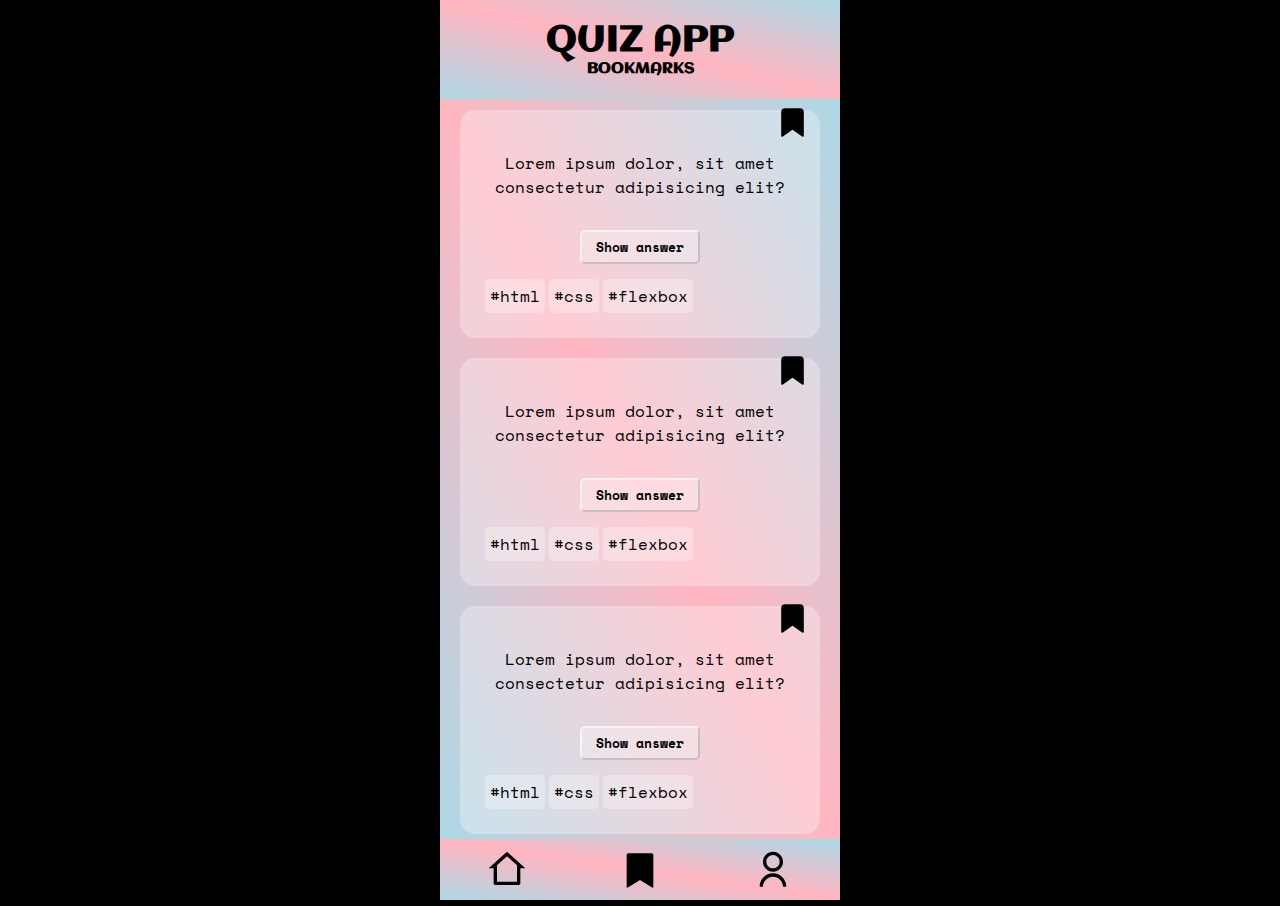
==== bookmarks.html @ cff8efcc "Implement class name & css selectors based on BEM" ====
<!DOCTYPE html>
<html lang="en">
  <head>
    <meta charset="UTF-8" />
    <meta name="viewport" content="width=device-width, initial-scale=1.0" />
    <title>Quiz App | Bookmarks</title>
    <link rel="stylesheet" href="styles.css" />
  </head>
  <body>
    <header class="header">
      <h1>
        Quiz App
        <span class="header__subtitle">Bookmarks</span>
      </h1>
    </header>
    <main>
      <section class="card">
        <button
          class="card__bookmark card__bookmark--active"
          aria-label="Bookmark this question"
        >
          <svg
            xmlns="http://www.w3.org/2000/svg"
            viewBox="0 0 24 24"
            stroke="#000"
            stroke-width="1.5"
            stroke-linecap="round"
            stroke-linejoin="round"
            height="35px"
            width="35px"
            fill="currentColor"
            role="img"
          >
            <path d="M19 21l-7-5-7 5V5a2 2 0 0 1 2-2h10a2 2 0 0 1 2 2z" />
          </svg>
        </button>
        <p class="card__text">
          Lorem ipsum dolor, sit amet consectetur adipisicing elit?
        </p>
        <button class="card__button">Show answer</button>
        <ul class="card__tags">
          <li class="card__tag">#html</li>
          <li class="card__tag">#css</li>
          <li class="card__tag">#flexbox</li>
        </ul>
      </section>

      <section class="card">
        <button
          class="card__bookmark card__bookmark--active"
          aria-label="Bookmark this question"
        >
          <svg
            xmlns="http://www.w3.org/2000/svg"
            viewBox="0 0 24 24"
            stroke="#000"
            stroke-width="1.5"
            stroke-linecap="round"
            stroke-linejoin="round"
            height="35px"
            width="35px"
            fill="currentColor"
            role="img"
          >
            <path d="M19 21l-7-5-7 5V5a2 2 0 0 1 2-2h10a2 2 0 0 1 2 2z" />
          </svg>
        </button>
        <p class="card__text">
          Lorem ipsum dolor, sit amet consectetur adipisicing elit?
        </p>
        <button class="card__button">Show answer</button>
        <ul class="card__tags">
          <li class="card__tag">#html</li>
          <li class="card__tag">#css</li>
          <li class="card__tag">#flexbox</li>
        </ul>
      </section>
      <section class="card">
        <button
          class="card__bookmark card__bookmark--active"
          aria-label="Bookmark this question"
        >
          <svg
            xmlns="http://www.w3.org/2000/svg"
            viewBox="0 0 24 24"
            stroke="#000"
            stroke-width="1.5"
            stroke-linecap="round"
            stroke-linejoin="round"
            height="35px"
            width="35px"
            fill="currentColor"
            role="img"
          >
            <path d="M19 21l-7-5-7 5V5a2 2 0 0 1 2-2h10a2 2 0 0 1 2 2z" />
          </svg>
        </button>
        <p class="card__text">
          Lorem ipsum dolor, sit amet consectetur adipisicing elit?
        </p>
        <button class="card__button">Show answer</button>
        <ul class="card__tags">
          <li class="card__tag">#html</li>
          <li class="card__tag">#css</li>
          <li class="card__tag">#flexbox</li>
        </ul>
      </section>
    </main>
    <footer>
      <nav class="navigation">
        <a href="index.html">
          <img
            src="./images/home-outlined.svg"
            width="40"
            height="40"
            alt="home"
            aria-label="Home"
          />
        </a>
        <a href="bookmarks"
          ><img
            src="./images/bookmark-filled.svg"
            alt="bookmark"
            width="40"
            height="40"
            aria-label="Bookmarks"
          />
        </a>
        <a href="profile.html">
          <img
            src="./images/user-outlined.svg"
            alt="profile"
            width="40"
            height="40"
            aria-label="Profile"
          />
        </a>
      </nav>
    </footer>
  </body>
</html>
---- styles.css ----
@import url("https://fonts.googleapis.com/css2?family=Aclonica&family=Space+Mono:wght@400;700&display=swap");
@import "./normalise.css";

* {
  box-sizing: border-box;
}

:root {
  --transparent-white: rgba(255, 255, 255, 0.3);
  --gradient-start: lightblue;
  --gradient-mid: lightpink;
  --gradient-end: lightblue;
  --card-background: var(--transparent-white);
  --button-background: var(--transparent-white);
  --button-border-color: rgba(255, 255, 255, 0.6);
  --bookmark-color: transparent;
  --footer-border-color: #ccc;
  --navigation-hover-color: rgba(255, 255, 255, 0.5);
}

body {
  --card-margin: 10px;
  font-family: "Space Mono", monospace;
  max-width: 400px;
  margin: auto;
  background-color: #000;
}

.header,
main,
footer {
  background: linear-gradient(
    to left bottom,
    var(--gradient-start),
    var(--gradient-mid),
    var(--gradient-end)
  );
}

.header {
  height: 100px;
  font-family: "Aclonica", sans-serif;
  text-transform: uppercase;
  font-size: 18px;
  position: sticky;
  top: 0;
  display: flex;
  justify-content: center;
  align-items: center;
  border-bottom: 2px solid #ccc;
  z-index: 100;
}

.header__subtitle {
  font-size: 15px;
  display: flex;
  justify-content: center;
}
main {
  display: flex;
  flex-direction: column;
  align-items: center;
  min-height: calc(100vh - 100px - 62px);
}

.card {
  position: relative;
  padding: 25px;
  margin: var(--card-margin);
  background-color: var(--card-background);
  border-radius: 15px;
  text-align: center;
  width: 90%;
}

.card__tags {
  display: flex;
  flex-wrap: wrap;
  gap: 4px;
}

.card__tag {
  margin: 0;
  padding: 5px;
  list-style: none;
  background-color: var(--card-background);
  border-radius: 5px;
}

.card__button,
.profile-card__button {
  margin: 15px;
  padding: 5px;
  width: 120px;
  border-radius: 5px;
  background-color: var(--button-background);
  border-color: var(--button-border-color);
  cursor: pointer;
  font-family: inherit;
  font-weight: bold;
}

.card__button:hover {
  background-color: var(--navigation-hover-color);
  box-shadow: 0 1px 2px -2px rgba(0, 0, 0, 0.16),
    0 3px 6px 0 rgba(0, 0, 0, 0.12), 0 5px 12px 4px rgba(0, 0, 0, 0.09);
  transition: all 0.2s;
  border-color: transparent;
}

.card__bookmark {
  position: absolute;
  top: -5px;
  right: 10px;
  height: 35px;
  width: 35px;
  border: none;
  padding: 0;
  margin: 0;
  background-color: var(--bookmark-color);
  cursor: pointer;
  color: transparent;
}

.card__bookmark--active {
  color: #000;
}

footer {
  position: sticky;
  width: 100%;
  bottom: 0;
  border-top: 2px solid var(--footer-border-color);
  align-items: center;
}

.navigation {
  display: flex;
  flex-direction: row;
  align-items: center;
  height: 100%;
}

.navigation a {
  display: flex;
  align-items: center;
  justify-content: center;
  height: 100%;
  width: 100%;
  padding: 10px;
}

.navigation a:hover {
  background-color: var(--navigation-hover-color);
  box-shadow: 0 4px 4px rgba(0, 0, 0, 0.3);
}

.profile-card {
  height: 100%;
  padding: 20px;
  margin: 20px;
  background-color: var(--card-background);
  border-radius: 15px;
  width: 90%;
  display: flex;
  flex-direction: column;
  gap: 1.5rem;
}

figure {
  display: flex;
  flex-direction: column;
  align-items: center;
  gap: 10px;
}

.profile-card__picture {
  display: flex;
  border-radius: 50px;
}

.profile-card__button {
  margin: 0;
  align-self: center;
}

.profile-card__mode-toggle {
  width: 35px;
  height: 35px;
  cursor: pointer;
  background-color: transparent;
  border-color: transparent;
}

.profile-card__counter {
  display: flex;
  flex-direction: row;
  align-items: center;
  justify-content: space-around;
}

.profile-card__count {
  border: 2px solid;
  padding: 5px;
  margin: 10px;
  border-radius: 5px;
  display: flex;
  align-items: center;
  width: 30%;
  justify-content: space-around;
}

.profile-card__count-text {
  font-size: 15px;
  font-weight: bold;
}

.profile-card__section-title {
  display: flex;
  align-items: center;
  gap: 8px;
  margin-bottom: 8px;
  border-bottom: 1px solid #aaa;
  padding-bottom: 5px;
}

.profile-card__section-title-text {
  font-size: 20px;
}

.profile-card__tags {
  display: flex;
  flex-wrap: wrap;
  gap: 4px;
}

.profile-card__tag {
  margin: 0;
  padding: 5px;
  list-style: none;
  background-color: var(--card-background);
  border-radius: 5px;
}
.profile-card__dark-mode {
  display: flex;
  align-items: center;
  justify-content: space-between;
  padding: 0 2em;
}
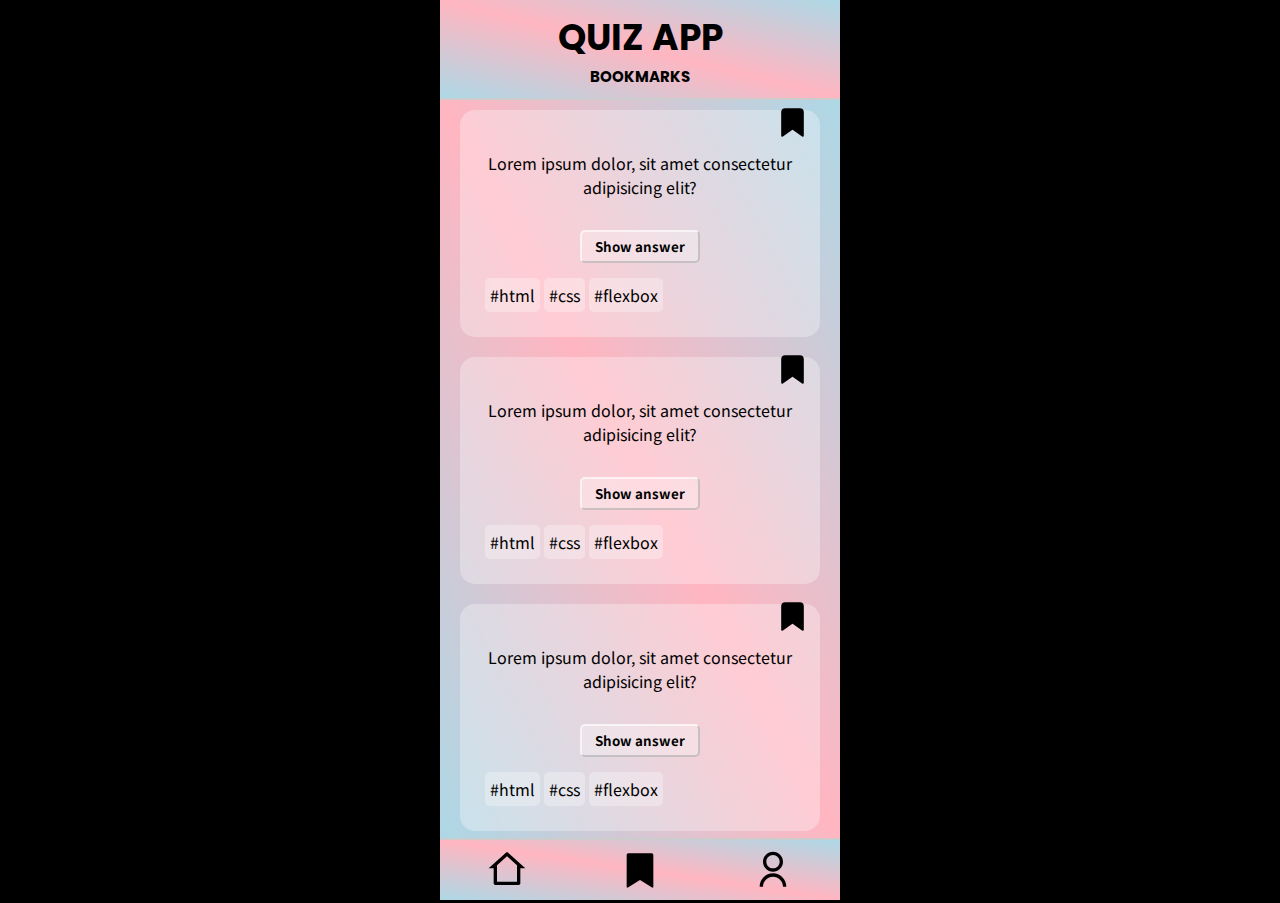
==== commit 6d24fb9a: "Add css components" ====
--- a/bookmarks.html
+++ b/bookmarks.html
@@ -4,7 +4,7 @@
     <meta charset="UTF-8" />
     <meta name="viewport" content="width=device-width, initial-scale=1.0" />
     <title>Quiz App | Bookmarks</title>
-    <link rel="stylesheet" href="styles.css" />
+    <link rel="stylesheet" href="./css/styles.css" />
   </head>
   <body>
     <header class="header">
--- a/css/styles.css
+++ b/css/styles.css
@@ -0,0 +1,6 @@
+@import url("https://fonts.googleapis.com/css2?family=Noto+Sans+SC&family=Poppins:ital,wght@1,800&display=swap");
+@import "./global.css";
+@import "./components/card.css";
+@import "./components/header.css";
+@import "./components/footer.css";
+@import "./components/profile.css";
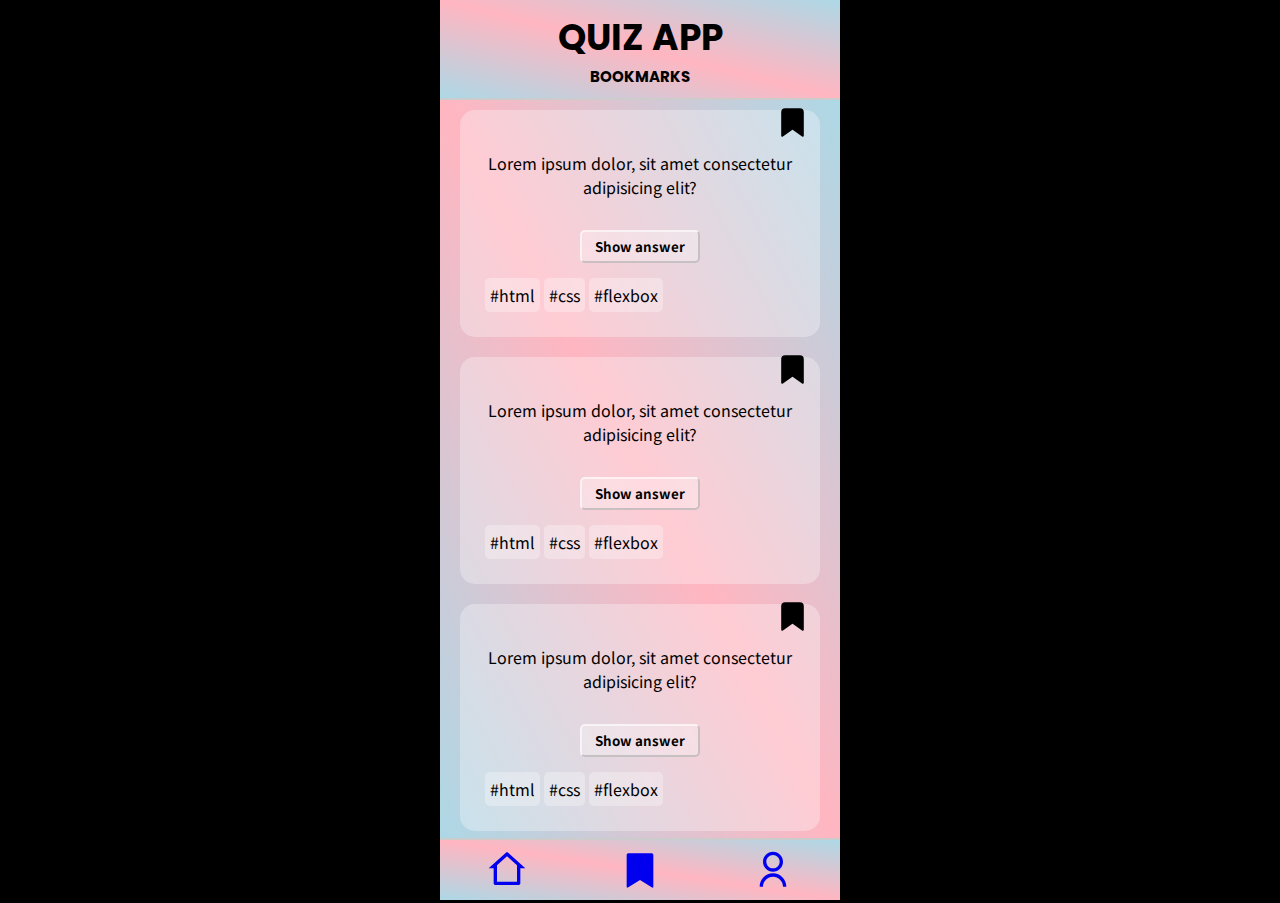
==== commit c21424f0: "moves footer SVG from external file to inline HTML" ====
--- a/bookmarks.html
+++ b/bookmarks.html
@@ -109,31 +109,43 @@
     <footer>
       <nav class="navigation">
         <a href="index.html">
-          <img
-            src="./images/home-outlined.svg"
+          <svg
+            xmlns="http://www.w3.org/2000/svg"
+            viewBox="0 0 24 24"
             width="40"
             height="40"
-            alt="home"
-            aria-label="Home"
-          />
+            fill="currentColor"
+          >
+            <path
+              d="M19 21.0001H5C4.44772 21.0001 4 20.5524 4 20.0001V11.0001L1 11.0001L11.3273 1.61162C11.7087 1.26488 12.2913 1.26488 12.6727 1.61162L23 11.0001L20 11.0001V20.0001C20 20.5524 19.5523 21.0001 19 21.0001ZM6 19.0001H18V9.15757L12 3.70302L6 9.15757V19.0001Z"
+            ></path>
+          </svg>
         </a>
-        <a href="bookmarks"
-          ><img
-            src="./images/bookmark-filled.svg"
-            alt="bookmark"
+        <a href="bookmarks">
+          <svg
+            xmlns="http://www.w3.org/2000/svg"
+            viewBox="0 0 24 24"
             width="40"
             height="40"
-            aria-label="Bookmarks"
-          />
+            fill="currentColor"
+          >
+            <path
+              d="M5 2H19C19.5523 2 20 2.44772 20 3V22.1433C20 22.4194 19.7761 22.6434 19.5 22.6434C19.4061 22.6434 19.314 22.6168 19.2344 22.5669L12 18.0313L4.76559 22.5669C4.53163 22.7136 4.22306 22.6429 4.07637 22.4089C4.02647 22.3293 4 22.2373 4 22.1433V3C4 2.44772 4.44772 2 5 2Z"
+            ></path>
+          </svg>
         </a>
         <a href="profile.html">
-          <img
-            src="./images/user-outlined.svg"
-            alt="profile"
+          <svg
+            xmlns="http://www.w3.org/2000/svg"
+            viewBox="0 0 24 24"
             width="40"
             height="40"
-            aria-label="Profile"
-          />
+            fill="currentColor"
+          >
+            <path
+              d="M4 22C4 17.5817 7.58172 14 12 14C16.4183 14 20 17.5817 20 22H18C18 18.6863 15.3137 16 12 16C8.68629 16 6 18.6863 6 22H4ZM12 13C8.685 13 6 10.315 6 7C6 3.685 8.685 1 12 1C15.315 1 18 3.685 18 7C18 10.315 15.315 13 12 13ZM12 11C14.21 11 16 9.21 16 7C16 4.79 14.21 3 12 3C9.79 3 8 4.79 8 7C8 9.21 9.79 11 12 11Z"
+            ></path>
+          </svg>
         </a>
       </nav>
     </footer>
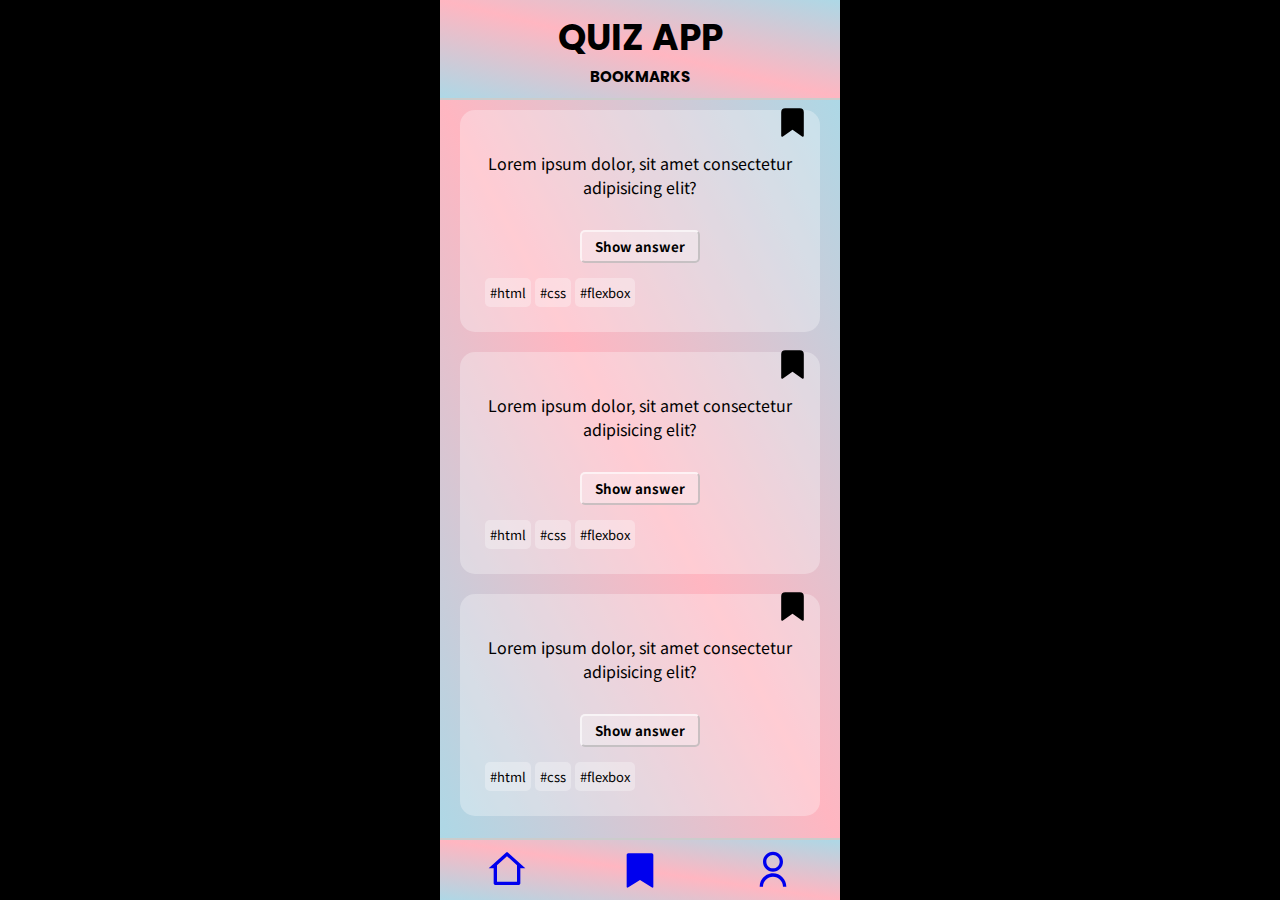
==== commit 07e30047: "Adjust SVG" ====
--- a/bookmarks.html
+++ b/bookmarks.html
@@ -22,13 +22,13 @@
           <svg
             xmlns="http://www.w3.org/2000/svg"
             viewBox="0 0 24 24"
-            stroke="#000"
             stroke-width="1.5"
             stroke-linecap="round"
             stroke-linejoin="round"
             height="35px"
             width="35px"
             fill="currentColor"
+            stroke="currentColor"
             role="img"
           >
             <path d="M19 21l-7-5-7 5V5a2 2 0 0 1 2-2h10a2 2 0 0 1 2 2z" />
@@ -53,13 +53,13 @@
           <svg
             xmlns="http://www.w3.org/2000/svg"
             viewBox="0 0 24 24"
-            stroke="#000"
             stroke-width="1.5"
             stroke-linecap="round"
             stroke-linejoin="round"
             height="35px"
             width="35px"
             fill="currentColor"
+            stroke="currentColor"
             role="img"
           >
             <path d="M19 21l-7-5-7 5V5a2 2 0 0 1 2-2h10a2 2 0 0 1 2 2z" />
@@ -83,13 +83,13 @@
           <svg
             xmlns="http://www.w3.org/2000/svg"
             viewBox="0 0 24 24"
-            stroke="#000"
             stroke-width="1.5"
             stroke-linecap="round"
             stroke-linejoin="round"
             height="35px"
             width="35px"
             fill="currentColor"
+            stroke="currentColor"
             role="img"
           >
             <path d="M19 21l-7-5-7 5V5a2 2 0 0 1 2-2h10a2 2 0 0 1 2 2z" />
@@ -121,7 +121,7 @@
             ></path>
           </svg>
         </a>
-        <a href="bookmarks">
+        <a href="#">
           <svg
             xmlns="http://www.w3.org/2000/svg"
             viewBox="0 0 24 24"
@@ -149,5 +149,6 @@
         </a>
       </nav>
     </footer>
+    <script src="./js/script.js"></script>
   </body>
 </html>
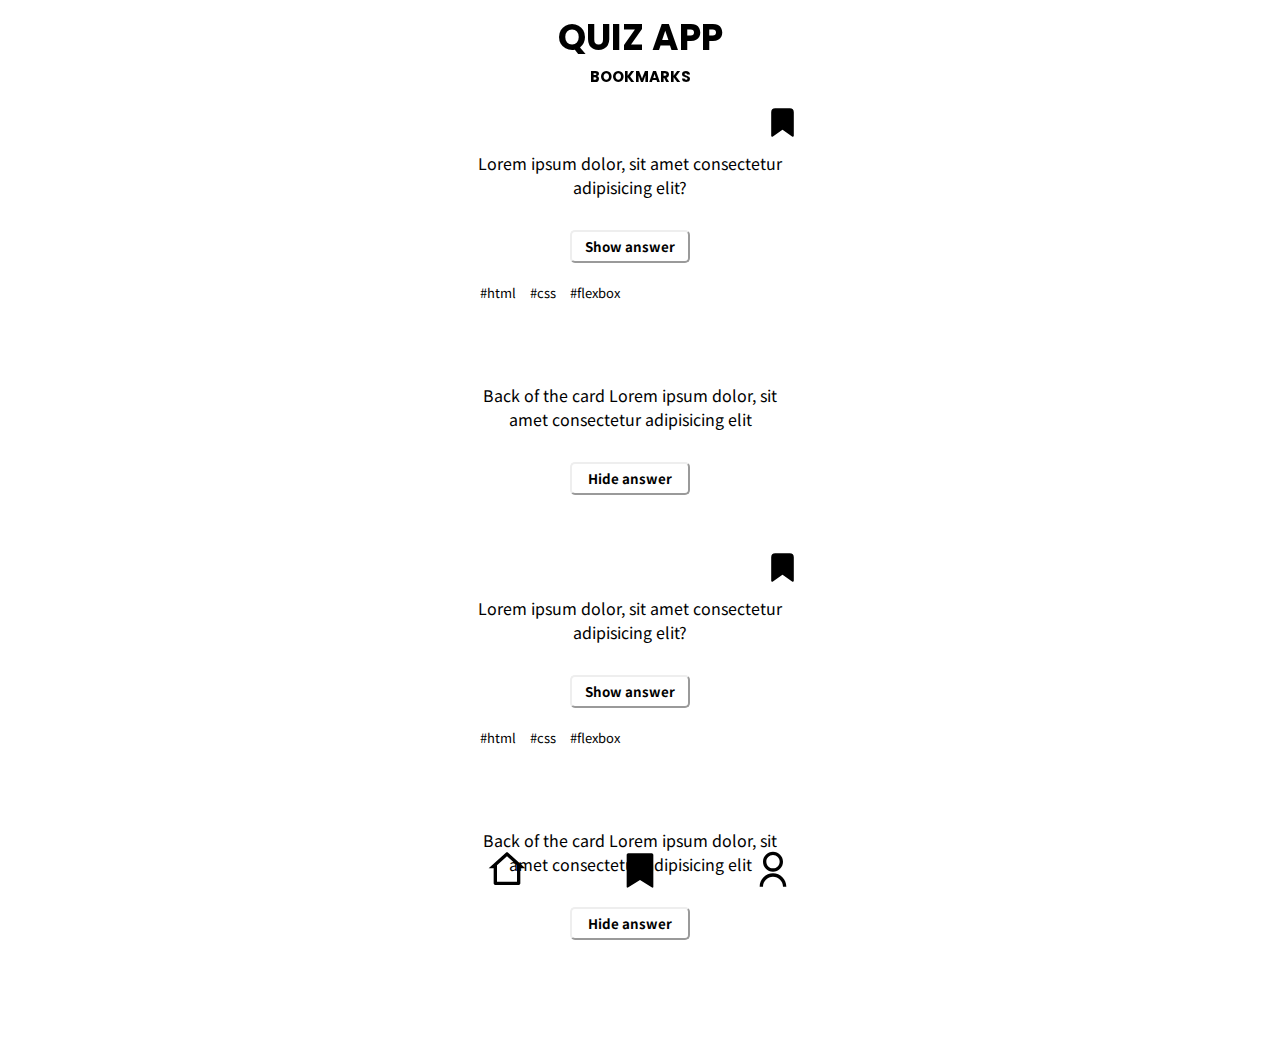
==== commit 31e5fc74: "Implement Answer card Elements on html" ====
--- a/bookmarks.html
+++ b/bookmarks.html
@@ -14,96 +14,86 @@
       </h1>
     </header>
     <main>
-      <section class="card">
-        <button
-          class="card__bookmark card__bookmark--active"
-          aria-label="Bookmark this question"
-        >
-          <svg
-            xmlns="http://www.w3.org/2000/svg"
-            viewBox="0 0 24 24"
-            stroke-width="1.5"
-            stroke-linecap="round"
-            stroke-linejoin="round"
-            height="35px"
-            width="35px"
-            fill="currentColor"
-            stroke="currentColor"
-            role="img"
+      <section class="card__container">
+        <div class="card">
+          <button
+            class="card__bookmark card__bookmark--active"
+            aria-label="Bookmark this question"
           >
-            <path d="M19 21l-7-5-7 5V5a2 2 0 0 1 2-2h10a2 2 0 0 1 2 2z" />
-          </svg>
-        </button>
-        <p class="card__text">
-          Lorem ipsum dolor, sit amet consectetur adipisicing elit?
-        </p>
-        <button class="card__button">Show answer</button>
-        <ul class="card__tags">
-          <li class="card__tag">#html</li>
-          <li class="card__tag">#css</li>
-          <li class="card__tag">#flexbox</li>
-        </ul>
+            <svg
+              xmlns="http://www.w3.org/2000/svg"
+              viewBox="0 0 24 24"
+              stroke="currentColor"
+              stroke-width="1.5"
+              stroke-linecap="round"
+              stroke-linejoin="round"
+              height="35px"
+              width="35px"
+              fill="currentColor"
+              role="img"
+            >
+              <path d="M19 21l-7-5-7 5V5a2 2 0 0 1 2-2h10a2 2 0 0 1 2 2z" />
+            </svg>
+          </button>
+          <p class="card__text">
+            Lorem ipsum dolor, sit amet consectetur adipisicing elit?
+          </p>
+          <button class="card__button">Show answer</button>
+          <ul class="card__tags">
+            <li class="card__tag">#html</li>
+            <li class="card__tag">#css</li>
+            <li class="card__tag">#flexbox</li>
+          </ul>
+        </div>
+
+        <div class="card card__answer--back">
+          <p class="card__text">
+            Back of the card Lorem ipsum dolor, sit amet consectetur adipisicing
+            elit
+          </p>
+          <button class="card__button">Hide answer</button>
+        </div>
       </section>
 
-      <section class="card">
-        <button
-          class="card__bookmark card__bookmark--active"
-          aria-label="Bookmark this question"
-        >
-          <svg
-            xmlns="http://www.w3.org/2000/svg"
-            viewBox="0 0 24 24"
-            stroke-width="1.5"
-            stroke-linecap="round"
-            stroke-linejoin="round"
-            height="35px"
-            width="35px"
-            fill="currentColor"
-            stroke="currentColor"
-            role="img"
+      <section class="card__container">
+        <div class="card">
+          <button
+            class="card__bookmark card__bookmark--active"
+            aria-label="Bookmark this question"
           >
-            <path d="M19 21l-7-5-7 5V5a2 2 0 0 1 2-2h10a2 2 0 0 1 2 2z" />
-          </svg>
-        </button>
-        <p class="card__text">
-          Lorem ipsum dolor, sit amet consectetur adipisicing elit?
-        </p>
-        <button class="card__button">Show answer</button>
-        <ul class="card__tags">
-          <li class="card__tag">#html</li>
-          <li class="card__tag">#css</li>
-          <li class="card__tag">#flexbox</li>
-        </ul>
-      </section>
-      <section class="card">
-        <button
-          class="card__bookmark card__bookmark--active"
-          aria-label="Bookmark this question"
-        >
-          <svg
-            xmlns="http://www.w3.org/2000/svg"
-            viewBox="0 0 24 24"
-            stroke-width="1.5"
-            stroke-linecap="round"
-            stroke-linejoin="round"
-            height="35px"
-            width="35px"
-            fill="currentColor"
-            stroke="currentColor"
-            role="img"
-          >
-            <path d="M19 21l-7-5-7 5V5a2 2 0 0 1 2-2h10a2 2 0 0 1 2 2z" />
-          </svg>
-        </button>
-        <p class="card__text">
-          Lorem ipsum dolor, sit amet consectetur adipisicing elit?
-        </p>
-        <button class="card__button">Show answer</button>
-        <ul class="card__tags">
-          <li class="card__tag">#html</li>
-          <li class="card__tag">#css</li>
-          <li class="card__tag">#flexbox</li>
-        </ul>
+            <svg
+              xmlns="http://www.w3.org/2000/svg"
+              viewBox="0 0 24 24"
+              stroke="currentColor"
+              stroke-width="1.5"
+              stroke-linecap="round"
+              stroke-linejoin="round"
+              height="35px"
+              width="35px"
+              fill="currentColor"
+              role="img"
+            >
+              <path d="M19 21l-7-5-7 5V5a2 2 0 0 1 2-2h10a2 2 0 0 1 2 2z" />
+            </svg>
+          </button>
+          <p class="card__text">
+            Lorem ipsum dolor, sit amet consectetur adipisicing elit?
+          </p>
+          <button class="card__button">Show answer</button>
+          <ul class="card__tags">
+            <li class="card__tag">#html</li>
+            <li class="card__tag">#css</li>
+            <li class="card__tag">#flexbox</li>
+          </ul>
+        </div>
+
+        <div class="card card__answer--back">
+          <p class="card__text">
+            Back of the card Lorem ipsum dolor, sit amet consectetur adipisicing
+            elit
+          </p>
+          <button class="card__button">Hide answer</button>
+        </div>
       </section>
     </main>
     <footer>
@@ -149,6 +139,7 @@
         </a>
       </nav>
     </footer>
-    <script src="./js/script.js"></script>
+    <script type="module" src="./js/main.js"></script>
+
   </body>
 </html>
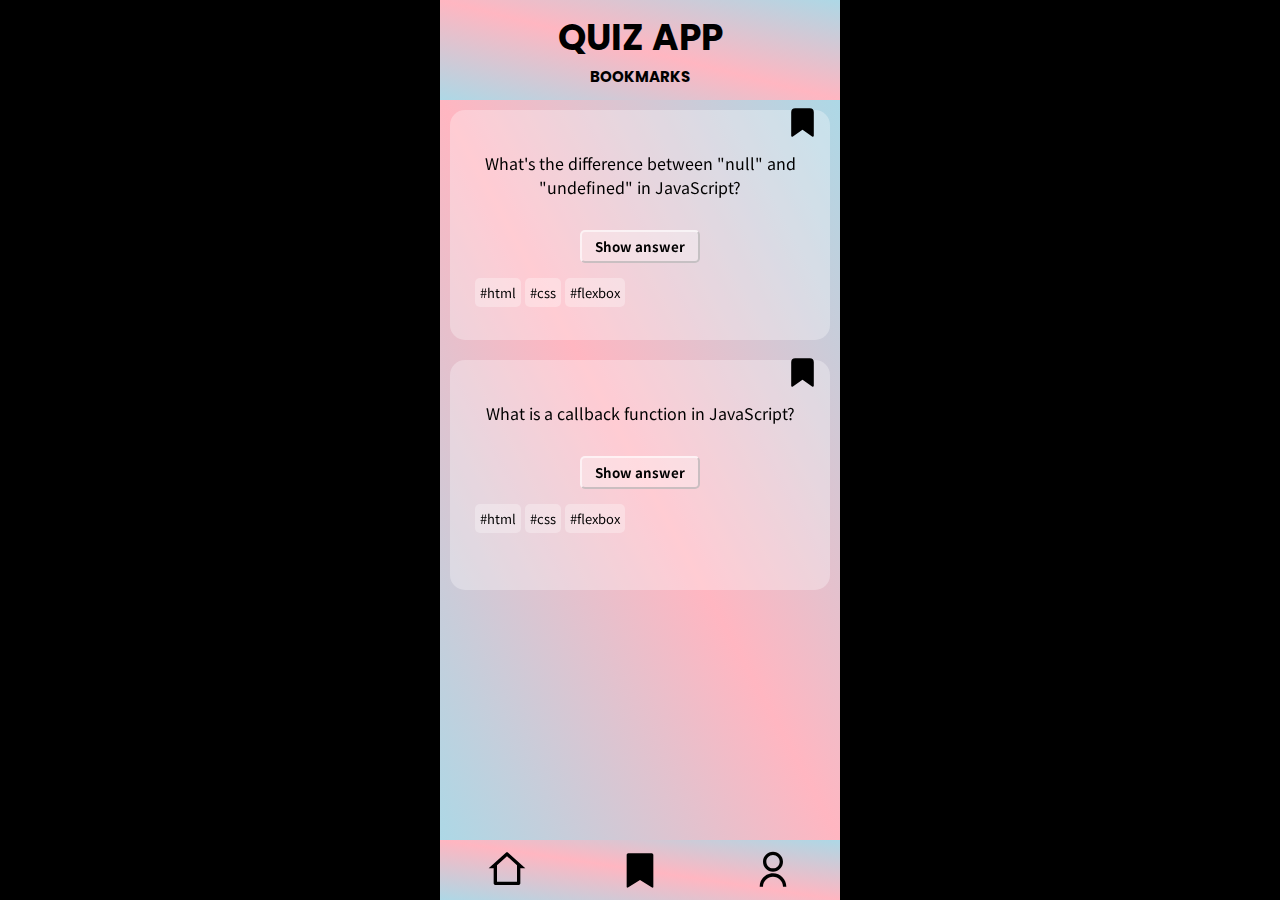
==== commit d0c7e1a2: "Add some questions and answers as HTML content" ====
--- a/bookmarks.html
+++ b/bookmarks.html
@@ -36,7 +36,7 @@
             </svg>
           </button>
           <p class="card__text">
-            Lorem ipsum dolor, sit amet consectetur adipisicing elit?
+            What's the difference between "null" and "undefined" in JavaScript?
           </p>
           <button class="card__button">Show answer</button>
           <ul class="card__tags">
@@ -48,8 +48,9 @@
 
         <div class="card card__answer--back">
           <p class="card__text">
-            Back of the card Lorem ipsum dolor, sit amet consectetur adipisicing
-            elit
+            "null" indicates the intentional absence of any object value, while
+            "undefined" means a variable has been declared but not assigned a
+            value.
           </p>
           <button class="card__button">Hide answer</button>
         </div>
@@ -76,9 +77,7 @@
               <path d="M19 21l-7-5-7 5V5a2 2 0 0 1 2-2h10a2 2 0 0 1 2 2z" />
             </svg>
           </button>
-          <p class="card__text">
-            Lorem ipsum dolor, sit amet consectetur adipisicing elit?
-          </p>
+          <p class="card__text">What is a callback function in JavaScript?</p>
           <button class="card__button">Show answer</button>
           <ul class="card__tags">
             <li class="card__tag">#html</li>
@@ -89,8 +88,9 @@
 
         <div class="card card__answer--back">
           <p class="card__text">
-            Back of the card Lorem ipsum dolor, sit amet consectetur adipisicing
-            elit
+            It's a function passed as an argument to another function and
+            executed later based on events or conditions. Commonly used in async
+            operations, event handling, and APIs.
           </p>
           <button class="card__button">Hide answer</button>
         </div>
@@ -140,6 +140,5 @@
       </nav>
     </footer>
     <script type="module" src="./js/main.js"></script>
-
   </body>
 </html>
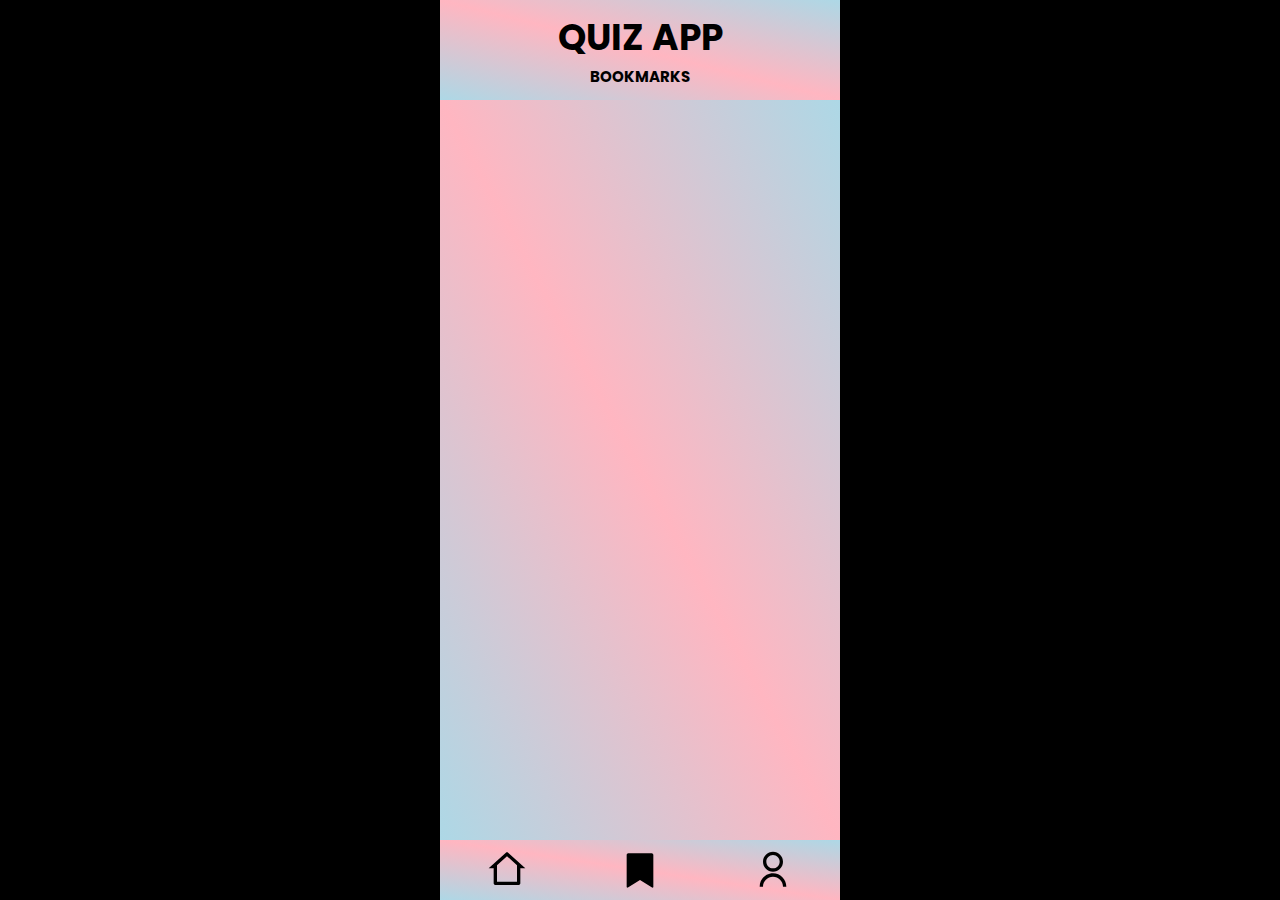
==== commit d8e9dbf9: "Remove card datas from html" ====
--- a/bookmarks.html
+++ b/bookmarks.html
@@ -13,89 +13,7 @@
         <span class="header__subtitle">Bookmarks</span>
       </h1>
     </header>
-    <main>
-      <section class="card__container">
-        <div class="card">
-          <button
-            class="card__bookmark card__bookmark--active"
-            aria-label="Bookmark this question"
-          >
-            <svg
-              xmlns="http://www.w3.org/2000/svg"
-              viewBox="0 0 24 24"
-              stroke="currentColor"
-              stroke-width="1.5"
-              stroke-linecap="round"
-              stroke-linejoin="round"
-              height="35px"
-              width="35px"
-              fill="currentColor"
-              role="img"
-            >
-              <path d="M19 21l-7-5-7 5V5a2 2 0 0 1 2-2h10a2 2 0 0 1 2 2z" />
-            </svg>
-          </button>
-          <p class="card__text">
-            What's the difference between "null" and "undefined" in JavaScript?
-          </p>
-          <button class="card__button">Show answer</button>
-          <ul class="card__tags">
-            <li class="card__tag">#html</li>
-            <li class="card__tag">#css</li>
-            <li class="card__tag">#flexbox</li>
-          </ul>
-        </div>
-
-        <div class="card card__answer--back">
-          <p class="card__text">
-            "null" indicates the intentional absence of any object value, while
-            "undefined" means a variable has been declared but not assigned a
-            value.
-          </p>
-          <button class="card__button">Hide answer</button>
-        </div>
-      </section>
-
-      <section class="card__container">
-        <div class="card">
-          <button
-            class="card__bookmark card__bookmark--active"
-            aria-label="Bookmark this question"
-          >
-            <svg
-              xmlns="http://www.w3.org/2000/svg"
-              viewBox="0 0 24 24"
-              stroke="currentColor"
-              stroke-width="1.5"
-              stroke-linecap="round"
-              stroke-linejoin="round"
-              height="35px"
-              width="35px"
-              fill="currentColor"
-              role="img"
-            >
-              <path d="M19 21l-7-5-7 5V5a2 2 0 0 1 2-2h10a2 2 0 0 1 2 2z" />
-            </svg>
-          </button>
-          <p class="card__text">What is a callback function in JavaScript?</p>
-          <button class="card__button">Show answer</button>
-          <ul class="card__tags">
-            <li class="card__tag">#html</li>
-            <li class="card__tag">#css</li>
-            <li class="card__tag">#flexbox</li>
-          </ul>
-        </div>
-
-        <div class="card card__answer--back">
-          <p class="card__text">
-            It's a function passed as an argument to another function and
-            executed later based on events or conditions. Commonly used in async
-            operations, event handling, and APIs.
-          </p>
-          <button class="card__button">Hide answer</button>
-        </div>
-      </section>
-    </main>
+    <main></main>
     <footer>
       <nav class="navigation">
         <a href="index.html">
@@ -140,5 +58,6 @@
       </nav>
     </footer>
     <script type="module" src="./js/main.js"></script>
+    <script type="module" src="./js/bookmarks/index.js"></script>
   </body>
 </html>
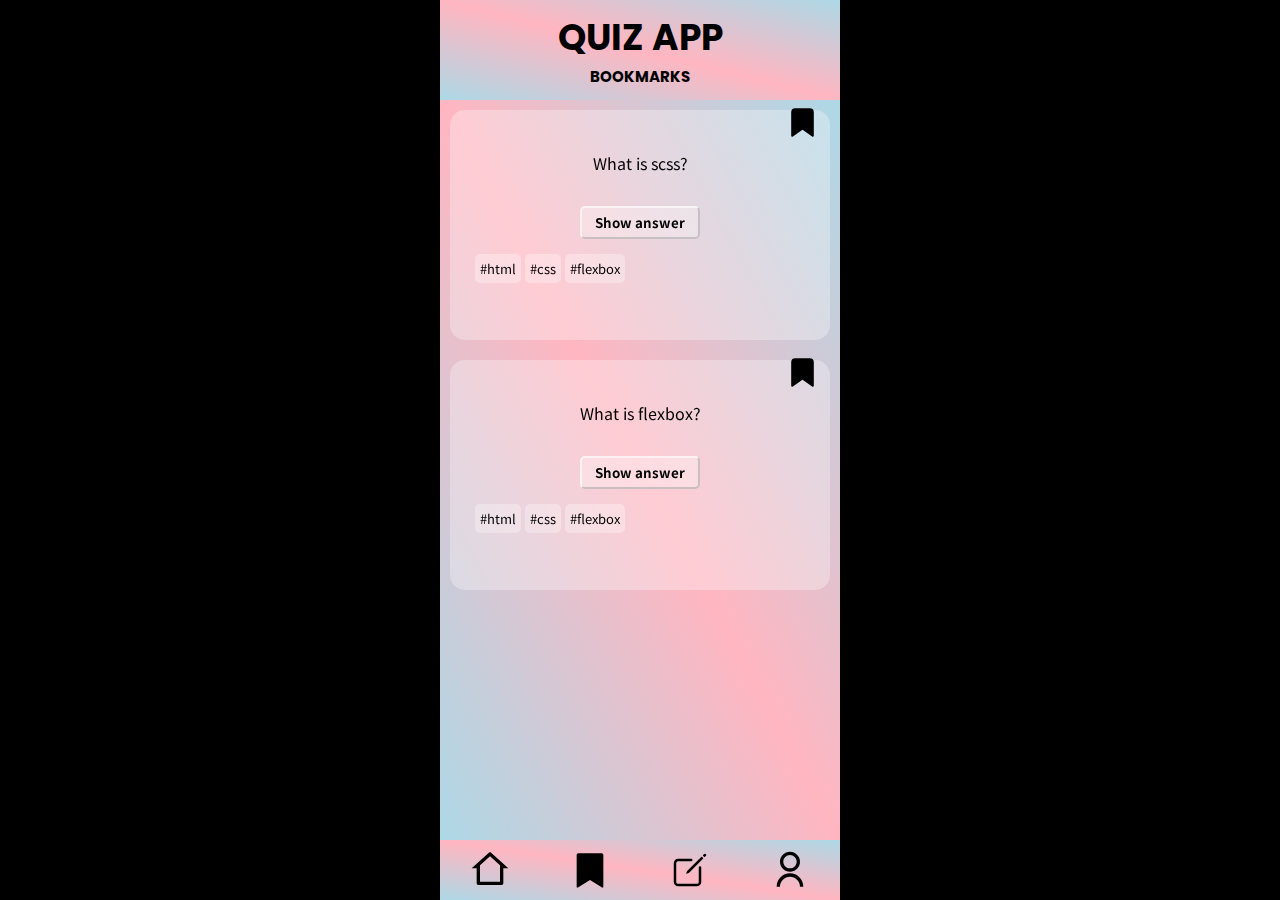
==== commit c628e863: "Add Cardform html" ====
--- a/bookmarks.html
+++ b/bookmarks.html
@@ -42,6 +42,29 @@
             ></path>
           </svg>
         </a>
+        <a href="cardForm.html">
+          <svg
+            stroke="currentColor"
+            fill="currentColor"
+            stroke-width="0"
+            viewBox="0 0 512 512"
+            width="40"
+            height="40"
+            xmlns="http://www.w3.org/2000/svg"
+          >
+            <path
+              fill="none"
+              stroke-linecap="round"
+              stroke-linejoin="round"
+              stroke-width="32"
+              d="M384 224v184a40 40 0 01-40 40H104a40 40 0 01-40-40V168a40 40 0 0140-40h167.48"
+            ></path>
+            <path
+              d="M459.94 53.25a16.06 16.06 0 00-23.22-.56L424.35 65a8 8 0 000 11.31l11.34 11.32a8 8 0 0011.34 0l12.06-12c6.1-6.09 6.67-16.01.85-22.38zM399.34 90L218.82 270.2a9 9 0 00-2.31 3.93L208.16 299a3.91 3.91 0 004.86 4.86l24.85-8.35a9 9 0 003.93-2.31L422 112.66a9 9 0 000-12.66l-9.95-10a9 9 0 00-12.71 0z"
+            ></path>
+          </svg>
+        </a>
+
         <a href="profile.html">
           <svg
             xmlns="http://www.w3.org/2000/svg"
